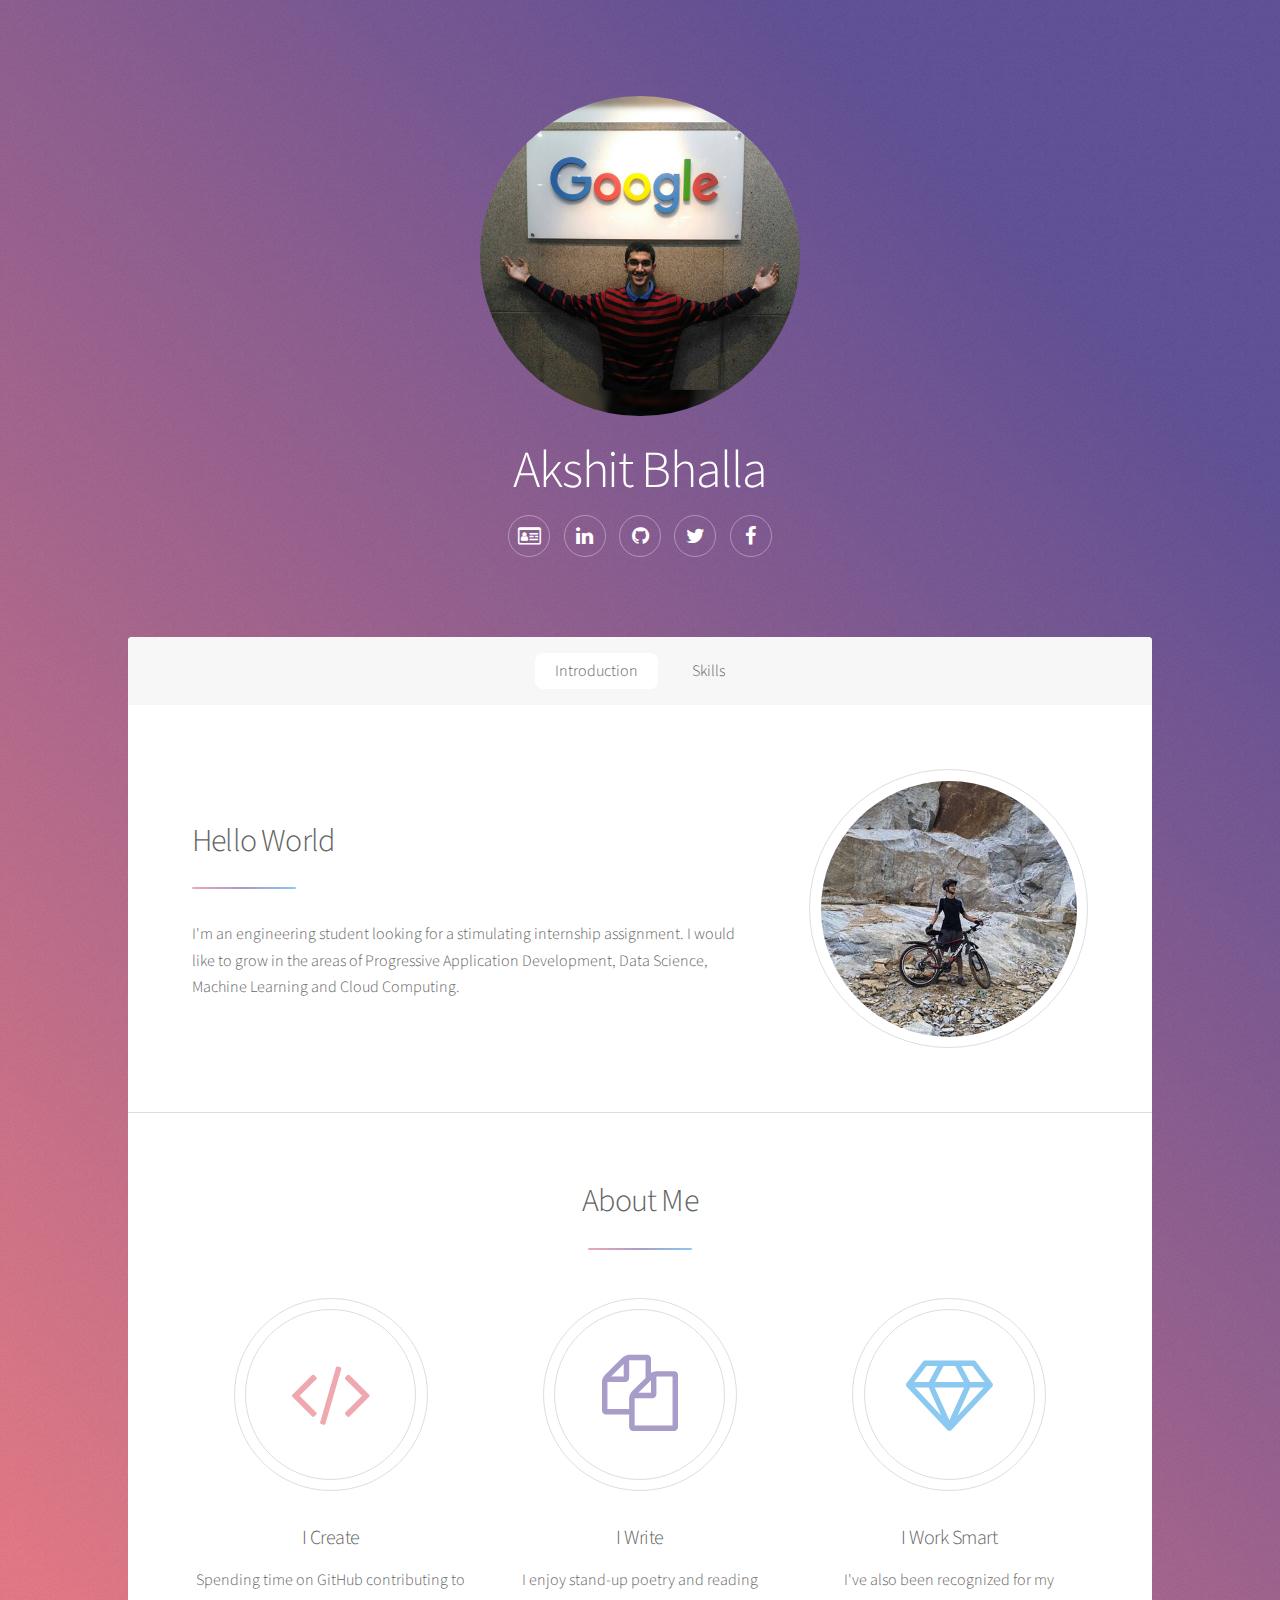
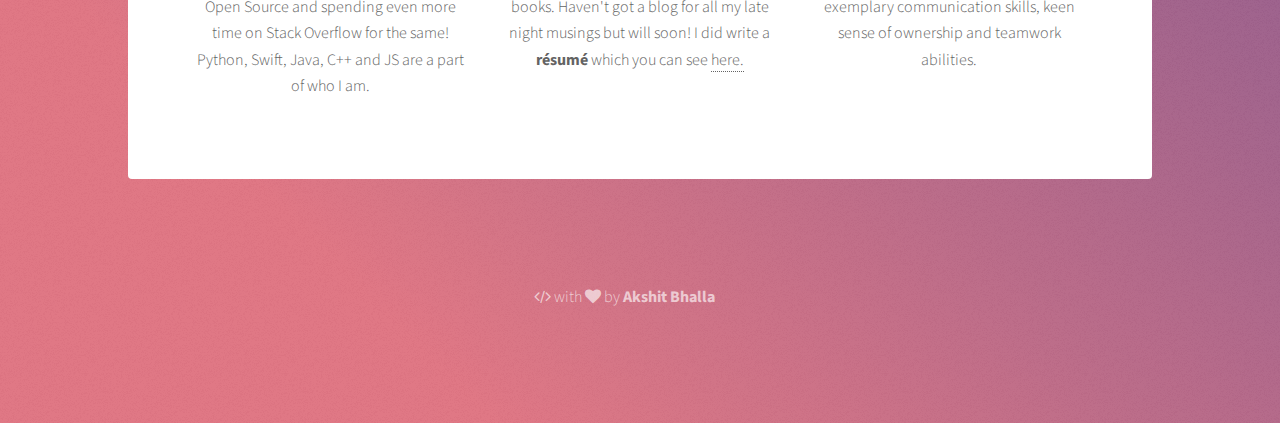
==== index.html @ 10fee311 "Corrected hover action [ci skip]" ====
<!DOCTYPE HTML>
<html>
	<head>
		<title>Akshit Bhalla</title>
		<meta charset="utf-8" />
		<meta name="viewport" content="width=device-width, initial-scale=1" />
		<!--[if lte IE 8]><script src="assets/js/ie/html5shiv.js"></script><![endif]-->
		<link rel="stylesheet" href="assets/css/main.css" />
		<!--[if lte IE 9]><link rel="stylesheet" href="assets/css/ie9.css" /><![endif]-->
		<!--[if lte IE 8]><link rel="stylesheet" href="assets/css/ie8.css" /><![endif]-->

		<!-- favicon -->
		<link rel="shortcut icon" href="/favicon.ico" type="image/x-icon">
		<link rel="icon" sizes="192x192" href="/android-chrome-192x192.png">
		<link rel="icon" type="image/png" sizes="32x32" href="/favicon-32x32.png">
		<link rel="icon" type="image/png" sizes="16x16" href="/favicon-16x16.png">
		<link rel="apple-touch-icon" sizes="180x180" href="/apple-touch-icon.png">
		<link rel="manifest" href="/manifest.json">
		<meta name="theme-color" content="#cc6699">

		<!-- Global site tag (gtag.js) - Google Analytics -->
		<script async src="https://www.googletagmanager.com/gtag/js?id=UA-108784068-1"></script>
		<script>
			window.dataLayer = window.dataLayer || [];
			function gtag(){dataLayer.push(arguments);}
			gtag('js', new Date());

			gtag('config', 'UA-108784068-1');
		</script>

	</head>
	<body>

		<!-- Wrapper -->
			<div id="wrapper">

				<!-- Header -->
					<header id="header" class="alt">
						<span class="logo"><img src="images/Akshit@Google.jpg" alt="" /></span>
						<h1>Akshit Bhalla</h1>
						<!-- <p>Student Developer</p> -->
						<ul class="icons">
							<li><a href="CV.pdf" class="icon fa-drivers-license-o alt"><span class="label">Résumé</span></a></li>
							<li><a href="https://linkedin.com/in/akshitbhalla" class="icon fa-linkedin alt"><span class="label">LinkedIn</span></a></li>
							<li><a href="https://github.com/akshitbhalla" class="icon fa-github alt"><span class="label">GitHub</span></a></li>
							<li><a href="https://twitter.com/akshitbhalla13" class="icon fa-twitter alt"><span class="label">Twitter</span></a></li>
							<!-- <li><a href="https://medium.com/@akshitbhalla" class="icon fa-medium alt"><span class="label">Medium</span></a></li> -->
							<li><a href="https://facebook.com/akshitbhalla13" class="icon fa-facebook alt"><span class="label">Facebook</span></a></li>
							<!-- <li><a href="https://instagram.com/akshitbhalla" class="icon fa-instagram alt"><span class="label">Instagram</span></a></li> -->
							
						</ul>
					</header>

				<!-- Nav -->
					<nav id="nav">
						<ul>
							<li><a href="#intro" class="active">Introduction</a></li>
							<li><a href="#first">Skills</a></li>
						</ul>
					</nav>

				<!-- Main -->
					<div id="main">

						<!-- Introduction -->
							<section id="intro" class="main">
								<div class="spotlight">
									<div class="content">
										<header class="major">
											<h2>Hello World</h2>
										</header>
										<p>I'm an engineering student looking for a stimulating internship assignment. I would like to grow
											in the areas of Progressive Application Development, Data Science, Machine Learning and Cloud
											Computing.</p>
										
									</div>
									<span class="image"><img src="images/XC.jpg" alt="" /></span>
								</div>
							</section>

						<!-- First Section -->
							<section id="first" class="main special">
								<header class="major">
									<h2>About Me</h2>
								</header>
								<ul class="features">
									<li>
										<span class="icon major style1 fa-code"></span>
										<h3>I Create</h3>
										<p>Spending time on GitHub contributing to Open Source and spending even more time on Stack Overflow for the same! Python, Swift, Java, C++ and JS are a part of who I am.</p>
									</li>
									<li>
										<a href="CV.pdf" class="symbol"><span class="icon major style3 fa-copy"></span></a>
										<h3>I Write</h3>
										<p>I enjoy stand-up poetry and reading books. Haven't got a blog for all my late night musings but will soon! I did write a <span style="font-weight:bold">résumé</span> which you can see <a class ="content-link" href="CV.pdf">here.</a></p>
									</li>
									<li>
										<span class="icon major style5 fa-diamond"></span>
										<h3>I Work Smart</h3>
										<p>I've also been recognized for my exemplary communication skills, keen sense of
											ownership and teamwork abilities.</p>
									</li>
								</ul>
							</section>


					</div>

				<!-- Footer -->
					<footer id="footer">
						<span class="coded">
						<a href="https://github.com/akshitbhalla" class="symbol"><span class="icon fa-code"></span> with <span class="icon fa-heart"></span> by <span style="font-weight:bold">Akshit Bhalla</span></a>
					</span>
					</footer>

			</div>

		<!-- Scripts -->
			<script src="assets/js/jquery.min.js"></script>
			<script src="assets/js/jquery.scrollex.min.js"></script>
			<script src="assets/js/jquery.scrolly.min.js"></script>
			<script src="assets/js/skel.min.js"></script>
			<script src="assets/js/util.js"></script>
			<!--[if lte IE 8]><script src="assets/js/ie/respond.min.js"></script><![endif]-->
			<script src="assets/js/main.js"></script>

	</body>
</html>
---- assets/css/main.css ----
@import url(font-awesome.min.css);
@import "https://fonts.googleapis.com/css?family=Source+Sans+Pro:300,400";



/* Reset */

	html, body, div, span, applet, object, iframe, h1, h2, h3, h4, h5, h6, p, blockquote, pre, a, abbr, acronym, address, big, cite, code, del, dfn, em, img, ins, kbd, q, s, samp, small, strike, strong, sub, sup, tt, var, b, u, i, center, dl, dt, dd, ol, ul, li, fieldset, form, label, legend, table, caption, tbody, tfoot, thead, tr, th, td, article, aside, canvas, details, embed, figure, figcaption, footer, header, hgroup, menu, nav, output, ruby, section, summary, time, mark, audio, video {
		margin: 0;
		padding: 0;
		border: 0;
		font-size: 100%;
		font: inherit;
		vertical-align: baseline;
	}

	article, aside, details, figcaption, figure, footer, header, hgroup, menu, nav, section {
		display: block;
	}

	body {
		line-height: 1;
	}

	ol, ul {
		list-style: none;
	}

	blockquote, q {
		quotes: none;
	}

	blockquote:before, blockquote:after, q:before, q:after {
		content: '';
		content: none;
	}

	table {
		border-collapse: collapse;
		border-spacing: 0;
	}

	body {
		-webkit-text-size-adjust: none;
	}

/* Box Model */

	*, *:before, *:after {
		-moz-box-sizing: border-box;
		-webkit-box-sizing: border-box;
		box-sizing: border-box;
	}


/* Basic */

	@-ms-viewport {
		width: device-width;
	}

	body {
		-ms-overflow-style: scrollbar;
	}

	@media screen and (max-width: 480px) {

		html, body {
			min-width: 320px;
		}

	}

	body {
		background-color: #935d8c;
		background-image: url("images/overlay.png"), -moz-linear-gradient(45deg, #e37682 15%, #5f4d93 85%);
		background-image: url("images/overlay.png"), -webkit-linear-gradient(45deg, #e37682 15%, #5f4d93 85%);
		background-image: url("images/overlay.png"), -ms-linear-gradient(45deg, #e37682 15%, #5f4d93 85%);
		background-image: url("images/overlay.png"), linear-gradient(45deg, #e37682 15%, #5f4d93 85%);
	}

		body.is-loading *, body.is-loading *:before, body.is-loading *:after {
			-moz-animation: none !important;
			-webkit-animation: none !important;
			-ms-animation: none !important;
			animation: none !important;
			-moz-transition: none !important;
			-webkit-transition: none !important;
			-ms-transition: none !important;
			transition: none !important;
		}

/* Type */

	body {
		background-color: #935d8c;
		color: rgba(255, 255, 255, 0.65);
	}

	body, input, select, textarea {
		font-family: "Source Sans Pro", Helvetica, sans-serif;
		font-size: 17pt;
		font-weight: 300;
		line-height: 1.65;
	}

		@media screen and (max-width: 1680px) {

			body, input, select, textarea {
				font-size: 14pt;
			}

		}

		@media screen and (max-width: 1280px) {

			body, input, select, textarea {
				font-size: 12pt;
			}

		}

		@media screen and (max-width: 360px) {

			body, input, select, textarea {
				font-size: 11pt;
			}

		}

	a {
		-moz-transition: color 0.2s ease, border-bottom 0.2s ease;
		-webkit-transition: color 0.2s ease, border-bottom 0.2s ease;
		-ms-transition: color 0.2s ease, border-bottom 0.2s ease;
		transition: color 0.2s ease, border-bottom 0.2s ease;
		text-decoration: none;
		border-bottom: dotted 1px;
		color: inherit;
	}

		a:hover {
			border-bottom-color: transparent;
		}

		a.symbol {
			border-bottom: none;
		}

	strong, b {
		font-weight: 400;
	}

	em, i {
		font-style: italic;
	}

	p {
		margin: 0 0 2em 0;
	}

		p.content {
			-moz-columns: 20em 2;
			-webkit-columns: 20em 2;
			-ms-columns: 20em 2;
			columns: 20em 2;
			-moz-column-gap: 2em;
			-webkit-column-gap: 2em;
			-ms-column-gap: 2em;
			column-gap: 2em;
			text-align: justify;
		}

	h1, h2, h3, h4, h5, h6 {
		font-weight: 300;
		line-height: 1.5;
		margin: 0 0 0.7em 0;
		letter-spacing: -0.025em;
	}

		h1 a, h2 a, h3 a, h4 a, h5 a, h6 a {
			color: inherit;
			text-decoration: none;
		}

	h1 {
		font-size: 2.5em;
		line-height: 1.2;
	}

	h2 {
		font-size: 1.5em;
	}

	h3 {
		font-size: 1.25em;
	}

	h4 {
		font-size: 1.1em;
	}

	h5 {
		font-size: 0.9em;
	}

	h6 {
		font-size: 0.7em;
	}

	@media screen and (max-width: 736px) {

		h1 {
			font-size: 2em;
		}

	}

	sub {
		font-size: 0.8em;
		position: relative;
		top: 0.5em;
	}

	sup {
		font-size: 0.8em;
		position: relative;
		top: -0.5em;
	}

	blockquote {
		border-left: solid 4px;
		font-style: italic;
		margin: 0 0 2em 0;
		padding: 0.5em 0 0.5em 2em;
	}

	code {
		border-radius: 8px;
		border: solid 1px;
		font-family: "Courier New", monospace;
		font-size: 0.9em;
		margin: 0 0.25em;
		padding: 0.25em 0.65em;
	}

	pre {
		-webkit-overflow-scrolling: touch;
		font-family: "Courier New", monospace;
		font-size: 0.9em;
		margin: 0 0 2em 0;
	}

		pre code {
			display: block;
			line-height: 1.75;
			padding: 1em 1.5em;
			overflow-x: auto;
		}

	hr {
		border: 0;
		border-bottom: solid 1px;
		margin: 2em 0;
	}

		hr.major {
			margin: 3em 0;
		}

	.align-left {
		text-align: left;
	}

	.align-center {
		text-align: center;
	}

	.align-right {
		text-align: right;
	}

	input, select, textarea {
		color: #ffffff;
	}

	a:hover {
		color: #ffffff;
	}

	a.content-link:hover {
		color: #ba7789;
	}

	strong, b {
		color: #ffffff;
	}

	h1, h2, h3, h4, h5, h6 {
		color: #ffffff;
	}

	blockquote {
		border-left-color: rgba(255, 255, 255, 0.35);
	}

	code {
		background: rgba(255, 255, 255, 0.075);
		border-color: rgba(255, 255, 255, 0.35);
	}

	hr {
		border-bottom-color: rgba(255, 255, 255, 0.35);
	}

/* Icon */

	.icon {
		text-decoration: none;
		-moz-transition: background-color 0.2s ease-in-out, color 0.2s ease-in-out;
		-webkit-transition: background-color 0.2s ease-in-out, color 0.2s ease-in-out;
		-ms-transition: background-color 0.2s ease-in-out, color 0.2s ease-in-out;
		transition: background-color 0.2s ease-in-out, color 0.2s ease-in-out;
		border-bottom: none;
		position: relative;
	}

		.icon.fa-heart, .icon.fa-code {
			-moz-transition: none;
			-webkit-transition: none;
			-ms-transition: none;
			transition: none;
		}

		.icon:before {
			-moz-osx-font-smoothing: grayscale;
			-webkit-font-smoothing: antialiased;
			font-family: FontAwesome;
			font-style: normal;
			font-weight: normal;
			text-transform: none !important;
		}

		.icon > .label {
			display: none;
		}

		.icon.major {
			border: solid 1px;
			display: inline-block;
			border-radius: 100%;
			padding: 0.65em;
			margin: 0 0 2em 0;
			cursor: default;
		}

			.icon.major:before {
				display: inline-block;
				font-size: 6.25rem;
				width: 2.25em;
				height: 2.25em;
				line-height: 2.2em;
				border-radius: 100%;
				border: solid 1px;
				text-align: center;
			}

		.icon.alt {
			display: inline-block;
			border: solid 1px;
			border-radius: 100%;
		}

			.icon.alt:before {
				display: block;
				font-size: 1.25em;
				width: 2em;
				height: 2em;
				text-align: center;
				line-height: 2em;
			}

		.icon.style1 {
			color: #efa8b0;
		}

		.icon.style2 {
			color: #c79cc8;
		}

		.icon.style3 {
			color: #a89cc8;
		}

		.icon.style4 {
			color: #9bb2e1;
		}

		.icon.style5 {
			color: #8cc9f0;
		}

		@media screen and (max-width: 1680px) {

			.icon.major:before {
				font-size: 5.5rem;
			}

		}

		@media screen and (max-width: 1280px) {

			.icon.major:before {
				font-size: 4.75rem;
			}

		}

		@media screen and (max-width: 736px) {

			.icon.major {
				margin: 0 0 1.5em 0;
				padding: 0.35em;
			}

				.icon.major:before {
					font-size: 3.5rem;
				}

		}

	.icon.major {
		border-color: rgba(255, 255, 255, 0.35);
	}

		.icon.major:before {
			border-color: rgba(255, 255, 255, 0.35);
		}

	.icon.alt {
		border-color: rgba(255, 255, 255, 0.35);
		color: #ffffff;
	}

		.icon.alt:hover {
			background-color: rgba(255, 255, 255, 0.075);
		}

		.icon.alt:active {
			background-color: rgba(255, 255, 255, 0.2);
		}

/* Image */

	.image {
		border-radius: 8px;
		border: 0;
		display: inline-block;
		position: relative;
	}

		.image img {
			border-radius: 8px;
			display: block;
		}

		.image.left, .image.right {
			max-width: 40%;
		}

			.image.left img, .image.right img {
				width: 100%;
			}

		.image.left {
			float: left;
			margin: 0 1.5em 1em 0;
			top: 0.25em;
		}

		.image.right {
			float: right;
			margin: 0 0 1em 1.5em;
			top: 0.25em;
		}

		.image.fit {
			display: block;
			margin: 0 0 2em 0;
			width: 100%;
		}

			.image.fit img {
				width: 100%;
			}

		.image.main {
			display: block;
			margin: 0 0 3em 0;
			width: 100%;
		}

			.image.main img {
				width: 100%;
			}

/* List */

	ol {
		list-style: decimal;
		margin: 0 0 2em 0;
		padding-left: 1.25em;
	}

		ol li {
			padding-left: 0.25em;
		}

	ul {
		list-style: disc;
		margin: 0 0 2em 0;
		padding-left: 1em;
	}

		ul li {
			padding-left: 0.5em;
		}

		ul.alt {
			list-style: none;
			padding-left: 0;
		}

			ul.alt li {
				border-top: solid 1px;
				padding: 0.5em 0;
			}

				ul.alt li:first-child {
					border-top: 0;
					padding-top: 0;
				}

		ul.icons {
			cursor: default;
			list-style: none;
			padding-left: 0;
		}

			ul.icons li {
				display: inline-block;
				padding: 0 0.65em 0 0;
			}

				ul.icons li:last-child {
					padding-right: 0 !important;
				}

		ul.actions {
			cursor: default;
			list-style: none;
			padding-left: 0;
		}

			ul.actions li {
				display: inline-block;
				padding: 0 1em 0 0;
				vertical-align: middle;
			}

				ul.actions li:last-child {
					padding-right: 0;
				}

			ul.actions.small li {
				padding: 0 0.5em 0 0;
			}

			ul.actions.vertical li {
				display: block;
				padding: 1em 0 0 0;
			}

				ul.actions.vertical li:first-child {
					padding-top: 0;
				}

				ul.actions.vertical li > * {
					margin-bottom: 0;
				}

			ul.actions.vertical.small li {
				padding: 0.5em 0 0 0;
			}

				ul.actions.vertical.small li:first-child {
					padding-top: 0;
				}

			ul.actions.fit {
				display: table;
				margin-left: -1em;
				padding: 0;
				table-layout: fixed;
				width: calc(100% + 1em);
			}

				ul.actions.fit li {
					display: table-cell;
					padding: 0 0 0 1em;
				}

					ul.actions.fit li > * {
						margin-bottom: 0;
					}

				ul.actions.fit.small {
					margin-left: -0.5em;
					width: calc(100% + 0.5em);
				}

					ul.actions.fit.small li {
						padding: 0 0 0 0.5em;
					}

			@media screen and (max-width: 480px) {

				ul.actions {
					margin: 0 0 2em 0;
				}

					ul.actions li {
						padding: 1em 0 0 0;
						display: block;
						text-align: center;
						width: 100%;
					}

						ul.actions li:first-child {
							padding-top: 0;
						}

						ul.actions li > * {
							width: 100%;
							margin: 0 !important;
						}

					ul.actions.small li {
						padding: 0.5em 0 0 0;
					}

						ul.actions.small li:first-child {
							padding-top: 0;
						}

			}

	dl {
		margin: 0 0 2em 0;
	}

		dl dt {
			display: block;
			font-weight: 400;
			margin: 0 0 1em 0;
		}

		dl dd {
			margin-left: 2em;
		}

		dl.alt dt {
			display: block;
			width: 3em;
			margin: 0;
			clear: left;
			float: left;
		}

		dl.alt dd {
			margin: 0 0 0.85em 5.5em;
		}

		dl.alt:after {
			content: '';
			display: block;
			clear: both;
		}

	ul.alt li {
		border-top-color: rgba(255, 255, 255, 0.35);
	}

	dl dt {
		color: #ffffff;
	}

/* Section/Article */

	section.special, article.special {
		text-align: center;
	}

	header.major {
		margin-bottom: 3em;
	}

		header.major h2 {
			font-size: 2em;
		}

			header.major h2:after {
				display: block;
				content: '';
				width: 3.25em;
				height: 2px;
				margin: 0.7em 0 1em 0;
				border-radius: 2px;
			}

				section.special header.major h2:after, article.special header.major h2:after {
					margin-left: auto;
					margin-right: auto;
				}

		header.major p {
			font-size: 1.25em;
			letter-spacing: -0.025em;
		}

		header.major.special {
			text-align: center;
		}

			header.major.special h2:after {
				margin-left: auto;
				margin-right: auto;
			}

	footer.major {
		margin-top: 3em;
	}

	@media screen and (max-width: 736px) {

		header.major {
			margin-bottom: 0;
		}

			header.major h2 {
				font-size: 1.5em;
			}

			header.major p {
				font-size: 1em;
				letter-spacing: 0;
			}

				header.major p br {
					display: none;
				}

		footer.major {
			margin-top: 0;
		}

	}

	header.major h2:after {
		background-color: rgba(255, 255, 255, 0.35);
	}


/* Features */

	.features {
		display: -moz-flex;
		display: -webkit-flex;
		display: -ms-flex;
		display: flex;
		-moz-flex-wrap: wrap;
		-webkit-flex-wrap: wrap;
		-ms-flex-wrap: wrap;
		flex-wrap: wrap;
		-moz-justify-content: center;
		-webkit-justify-content: center;
		-ms-justify-content: center;
		justify-content: center;
		width: calc(100% + 2em);
		margin: 0 0 3em -2em;
		padding: 0;
		list-style: none;
	}

		.features li {
			width: calc(33.33333% - 2em);
			margin-left: 2em;
			margin-top: 3em;
			padding: 0;
		}

			.features li:nth-child(1), .features li:nth-child(2), .features li:nth-child(3) {
				margin-top: 0;
			}

			.features li > :last-child {
				margin-bottom: 0;
			}

		@media screen and (max-width: 980px) {

			.features li {
				width: calc(50% - 2em);
			}

				.features li:nth-child(3) {
					margin-top: 3em;
				}

		}

		@media screen and (max-width: 736px) {

			.features {
				width: 100%;
				margin: 0 0 2em 0;
			}

				.features li {
					width: 100%;
					margin-left: 0;
					margin-top: 2em;
				}

					.features li:nth-child(2), .features li:nth-child(3) {
						margin-top: 2em;
					}

		}


/* Spotlight */

	.spotlight {
		display: -moz-flex;
		display: -webkit-flex;
		display: -ms-flex;
		display: flex;
		-moz-align-items: center;
		-webkit-align-items: center;
		-ms-align-items: center;
		align-items: center;
		margin: 0 0 2em 0;
	}

		.spotlight .content {
			-moz-flex: 1;
			-webkit-flex: 1;
			-ms-flex: 1;
			flex: 1;
		}

			.spotlight .content > :last-child {
				margin-bottom: 0;
			}

			.spotlight .content header.major {
				margin: 0 0 2em 0;
			}

		.spotlight .image {
			display: inline-block;
			margin-left: 4em;
			padding: 0.65em;
			border-radius: 100%;
			border: solid 1px;
		}

			.spotlight .image img {
				display: block;
				border-radius: 100%;
				width: 16em;
			}

		@media screen and (max-width: 980px) {

			.spotlight {
				-moz-flex-direction: column-reverse;
				-webkit-flex-direction: column-reverse;
				-ms-flex-direction: column-reverse;
				flex-direction: column-reverse;
				text-align: center;
			}

				.spotlight .content {
					-moz-flex: 0 1 auto;
					-webkit-flex: 0 1 auto;
					-ms-flex: 0 1 auto;
					flex: 0 1 auto;
					width: 100%;
				}

					.spotlight .content header.major h2:after {
						margin-left: auto;
						margin-right: auto;
					}

				.spotlight .image {
					-moz-flex: 0 1 auto;
					-webkit-flex: 0 1 auto;
					-ms-flex: 0 1 auto;
					flex: 0 1 auto;
					margin-left: 0;
					margin-bottom: 2em;
				}

		}

		@media screen and (max-width: 736px) {

			.spotlight .image {
				padding: 0.35em;
			}

				.spotlight .image img {
					width: 12em;
				}

		}

	.spotlight .image {
		border-color: rgba(255, 255, 255, 0.35);
	}

/* Header */

	#header {
		padding: 5em 5em 1em 5em ;
		text-align: center;
	}

		#header h1 {
			margin: 0 0 0.25em 0;
		}

		#header p {
			font-size: 1.25em;
			letter-spacing: -0.025em;
		}

		#header.alt {
			padding: 7em 5em 4em 5em ;
		}

			#header.alt h1 {
				font-size: 3.25em;
			}

			#header.alt > * {
				-moz-transition: opacity 3s ease;
				-webkit-transition: opacity 3s ease;
				-ms-transition: opacity 3s ease;
				transition: opacity 3s ease;
				-moz-transition-delay: 0.5s;
				-webkit-transition-delay: 0.5s;
				-ms-transition-delay: 0.5s;
				transition-delay: 0.5s;
				opacity: 1;
			}

			#header.alt .logo {
				-moz-transition: opacity 1.25s ease, -moz-transform 0.5s ease;
				-webkit-transition: opacity 1.25s ease, -webkit-transform 0.5s ease;
				-ms-transition: opacity 1.25s ease, -ms-transform 0.5s ease;
				transition: opacity 1.25s ease, transform 0.5s ease;
				-moz-transition-delay: 0s;
				-webkit-transition-delay: 0s;
				-ms-transition-delay: 0s;
				transition-delay: 0s;
				display: block;
				margin: 0 0 1.5em 0;
			}

				#header img {
					display: block;
					margin: 0 auto;
					max-height: 20em;
				    max-width: 100%;
					border-radius: 50%;
				}

		@media screen and (max-width: 1280px) {

			#header {
				padding: 4em 4em 0.1em 4em ;
			}

				#header.alt {
					padding: 6em 4em 3em 4em ;
				}

		}

		@media screen and (max-width: 980px) {

			#header {
				padding: 4em 3em 0.1em 3em ;
			}

				#header.alt {
					padding: 5em 3em 2em 3em ;
				}

		}

		@media screen and (max-width: 736px) {

			#header {
				padding: 3em 2em 0.1em 2em ;
			}

				#header p {
					font-size: 1em;
					letter-spacing: 0;
				}

					#header p br {
						display: none;
					}

				#header.alt {
					padding: 4em 2em 1em 2em ;
				}

					#header.alt h1 {
						font-size: 2.5em;
					}

		}

		@media screen and (max-width: 480px) {

			#header {
				padding: 3em 1.5em 0.1em 1.5em ;
			}

				#header.alt {
					padding: 4em 1.5em 1em 1.5em ;
				}

		}

		@media screen and (max-width: 360px) {

			#header {
				padding: 2.5em 1em 0.1em 1em ;
			}

				#header.alt {
					padding: 3.5em 1em 0.5em 1em ;
				}

		}

		body.is-loading #header.alt > * {
			opacity: 0;
		}

		body.is-loading #header.alt .logo {
			-moz-transform: scale(0.8) rotate(-30deg);
			-webkit-transform: scale(0.8) rotate(-30deg);
			-ms-transform: scale(0.8) rotate(-30deg);
			transform: scale(0.8) rotate(-30deg);
		}

/* Nav */

	#nav {
		-moz-transition: background-color 0.2s ease, border-top-left-radius 0.2s ease, border-top-right-radius 0.2s ease, padding 0.2s ease;
		-webkit-transition: background-color 0.2s ease, border-top-left-radius 0.2s ease, border-top-right-radius 0.2s ease, padding 0.2s ease;
		-ms-transition: background-color 0.2s ease, border-top-left-radius 0.2s ease, border-top-right-radius 0.2s ease, padding 0.2s ease;
		transition: background-color 0.2s ease, border-top-left-radius 0.2s ease, border-top-right-radius 0.2s ease, padding 0.2s ease;
		background-color: #ffffff;
		color: #636363;
		position: absolute;
		width: 64em;
		max-width: calc(100% - 4em);
		padding: 1em;
		background-color: #f7f7f7;
		border-top-left-radius: 0.25em;
		border-top-right-radius: 0.25em;
		cursor: default;
		text-align: center;
	}

		#nav input, #nav select, #nav textarea {
			color: #636363;
		}

		#nav a:hover {
			color: #636363;
		}

		#nav strong, #nav b {
			color: #636363;
		}

		#nav h1, #nav h2, #nav h3, #nav h4, #nav h5, #nav h6 {
			color: #636363;
		}

		#nav blockquote {
			border-left-color: #dddddd;
		}

		#nav code {
			background: rgba(222, 222, 222, 0.25);
			border-color: #dddddd;
		}

		#nav hr {
			border-bottom-color: #dddddd;
		}

		#nav + #main {
			padding-top: 4.25em;
		}

		#nav ul {
			margin: 0;
			padding: 0;
			list-style: none;
		}

			#nav ul li {
				-moz-transition: margin 0.2s ease;
				-webkit-transition: margin 0.2s ease;
				-ms-transition: margin 0.2s ease;
				transition: margin 0.2s ease;
				display: inline-block;
				margin: 0 0.35em;
				padding: 0;
				vertical-align: middle;
			}

				#nav ul li a {
					-moz-transition: font-size 0.2s ease;
					-webkit-transition: font-size 0.2s ease;
					-ms-transition: font-size 0.2s ease;
					transition: font-size 0.2s ease;
					display: inline-block;
					height: 2.25em;
					line-height: 2.25em;
					padding: 0 1.25em;
					border: 0;
					border-radius: 8px;
					box-shadow: inset 0 0 0 1px transparent;
				}

					#nav ul li a:hover {
						background-color: rgba(222, 222, 222, 0.25);
					}

					#nav ul li a.active {
						background-color: #ffffff;
						box-shadow: none;
					}

		#nav.alt {
			position: fixed;
			top: 0;
			padding: 0.5em 1em;
			background-color: rgba(247, 247, 247, 0.95);
			border-top-left-radius: 0;
			border-top-right-radius: 0;
			z-index: 10000;
		}

			#nav.alt ul li {
				margin: 0 0.175em;
			}

				#nav.alt ul li a {
					font-size: 0.9em;
				}

		@media screen and (max-width: 736px) {

			#nav {
				display: none;
			}

				#nav + #main {
					padding-top: 0;
				}

		}
/* Main */

#main {
	background-color: #ffffff;
	color: #636363;
	border-radius: 0.25em;
}

	#main h2, #main h3 {
		color: #636363;
	}

	#main ::-webkit-input-placeholder {
		color: rgba(99, 99, 99, 0.25) !important;
	}

	#main :-moz-placeholder {
		color: rgba(99, 99, 99, 0.25) !important;
	}

	#main ::-moz-placeholder {
		color: rgba(99, 99, 99, 0.25) !important;
	}

	#main :-ms-input-placeholder {
		color: rgba(99, 99, 99, 0.25) !important;
	}

	#main .icon.major {
		border-color: #dddddd;
	}

		#main .icon.major:before {
			border-color: #dddddd;
		}

	#main header.major h2:after {
		background-color: #dddddd;
		background-image: -moz-linear-gradient(90deg, #efa8b0, #a89cc8, #8cc9f0);
		background-image: -webkit-linear-gradient(90deg, #efa8b0, #a89cc8, #8cc9f0);
		background-image: -ms-linear-gradient(90deg, #efa8b0, #a89cc8, #8cc9f0);
		background-image: linear-gradient(90deg, #efa8b0, #a89cc8, #8cc9f0);
	}

	#main .spotlight .image {
		border-color: #dddddd;
	}

	#main > .main {
		padding: 5em 5em 3em 5em ;
		border-top: solid 1px #dddddd;
	}

		#main > .main:first-child {
			border-top: 0;
		}

	@media screen and (max-width: 1280px) {

		#main > .main {
			padding: 4em 4em 2em 4em ;
		}

	}

	@media screen and (max-width: 980px) {

		#main > .main {
			padding: 4em 3em 2em 3em ;
		}

	}

	@media screen and (max-width: 736px) {

		#main > .main {
			padding: 3em 2em 1em 2em ;
		}

	}

	@media screen and (max-width: 480px) {

		#main > .main {
			padding: 3em 1.5em 1em 1.5em ;
		}

	}

	@media screen and (max-width: 360px) {

		#main {
			border-radius: 0;
		}

			#main > .main {
				padding: 2.5em 1em 0.5em 1em ;
			}

	}


/* Footer */

	#footer {
		display: -moz-flex;
		display: -webkit-flex;
		display: -ms-flex;
		display: flex;
		-moz-flex-wrap: wrap;
		-webkit-flex-wrap: wrap;
		-ms-flex-wrap: wrap;
		flex-wrap: wrap;
		padding: 5em 5em 3em 5em ;
		width: calc(100% + 2em);
		margin: 0 0 3em -2em;
	}

		#footer > * {
			width: calc(50% - 2em);
			margin-left: 2em;
		}

		#footer .coded {
			width: 100%;
			margin: 2.5em 0 2em 0;
			font-size: 1.0em;
			text-align: center;
		}

		

		@media screen and (max-width: 1280px) {

			#footer {
				padding: 4em 4em 2em 4em ;
			}

		}

		@media screen and (max-width: 980px) {

			#footer {
				padding: 4em 3em 2em 3em ;
				margin: 0 0 1.5em 0;
				width: 100%;
			}

				#footer > * {
					width: 100%;
					margin-left: 0;
					margin-bottom: 3em;
				}

				#footer .coded {
					text-align: center;
				}

				

		}

		@media screen and (max-width: 736px) {

			#footer {
				padding: 3em 2em 1em 2em ;
			}

		}

		@media screen and (max-width: 480px) {

			#footer {
				padding: 3em 1.5em 1em 1.5em ;
			}

		}

		@media screen and (max-width: 480px) {

			#footer {
				padding: 2.5em 1em 0.5em 1em ;
			}

		}

/* Wrapper */

	#wrapper {
		width: 64em;
		max-width: calc(100% - 4em);
		margin: 0 auto;
	}

		@media screen and (max-width: 480px) {

			#wrapper {
				max-width: calc(100% - 2em);
			}

		}

		@media screen and (max-width: 360px) {

			#wrapper {
				max-width: 100%;
			}

		}
---- assets/css/ie9.css ----
/* Spotlight */

	.spotlight:after {
		content: '';
		display: block;
		clear: both;
	}

	.spotlight .content {
		float: left;
		width: 60%;
	}

	.spotlight .image {
		float: left;
	}

/* Features */

	.features:after {
		content: '';
		display: block;
		clear: both;
	}

	.features li {
		float: left;
	}

/* Statistics */

	.statistics {
		display: inline-block;
		width: auto;
	}

		.statistics:after {
			content: '';
			display: block;
			clear: both;
		}

		.statistics li {
			float: left;
			padding: 1.5em 2.5em;
		}

/* Footer */

	#footer > * {
		float: left;
	}

	#footer .copyright {
		clear: both;
	}
---- assets/css/ie8.css ----
/* Type */

	body {
		color: #ffffff;
	}

/* Button */

	.button {
		position: relative;
		border: solid 1px !important;
	}

		.button.special {
			border: none !important;
		}

/* Icon */

	.icon.major {
		-ms-behavior: url("assets/js/ie/PIE.htc");
	}

		.icon.major:before {
			font-size: 4em;
			border: 0;
		}

/* Spotlight */

	.spotlight .image {
		position: relative;
		-ms-behavior: url("assets/js/ie/PIE.htc");
	}

		.spotlight .image img {
			position: relative;
			-ms-behavior: url("assets/js/ie/PIE.htc");
		}

/* Features */

	.features li {
		width: 29%;
	}

/* Footer */

	#footer > * {
		width: 50%;
		margin-left: 0;
	}

/* Main */

	#main > .main > .image.main:first-child {
		margin-top: 0;
		margin-left: 0;
		width: 100%;
	}
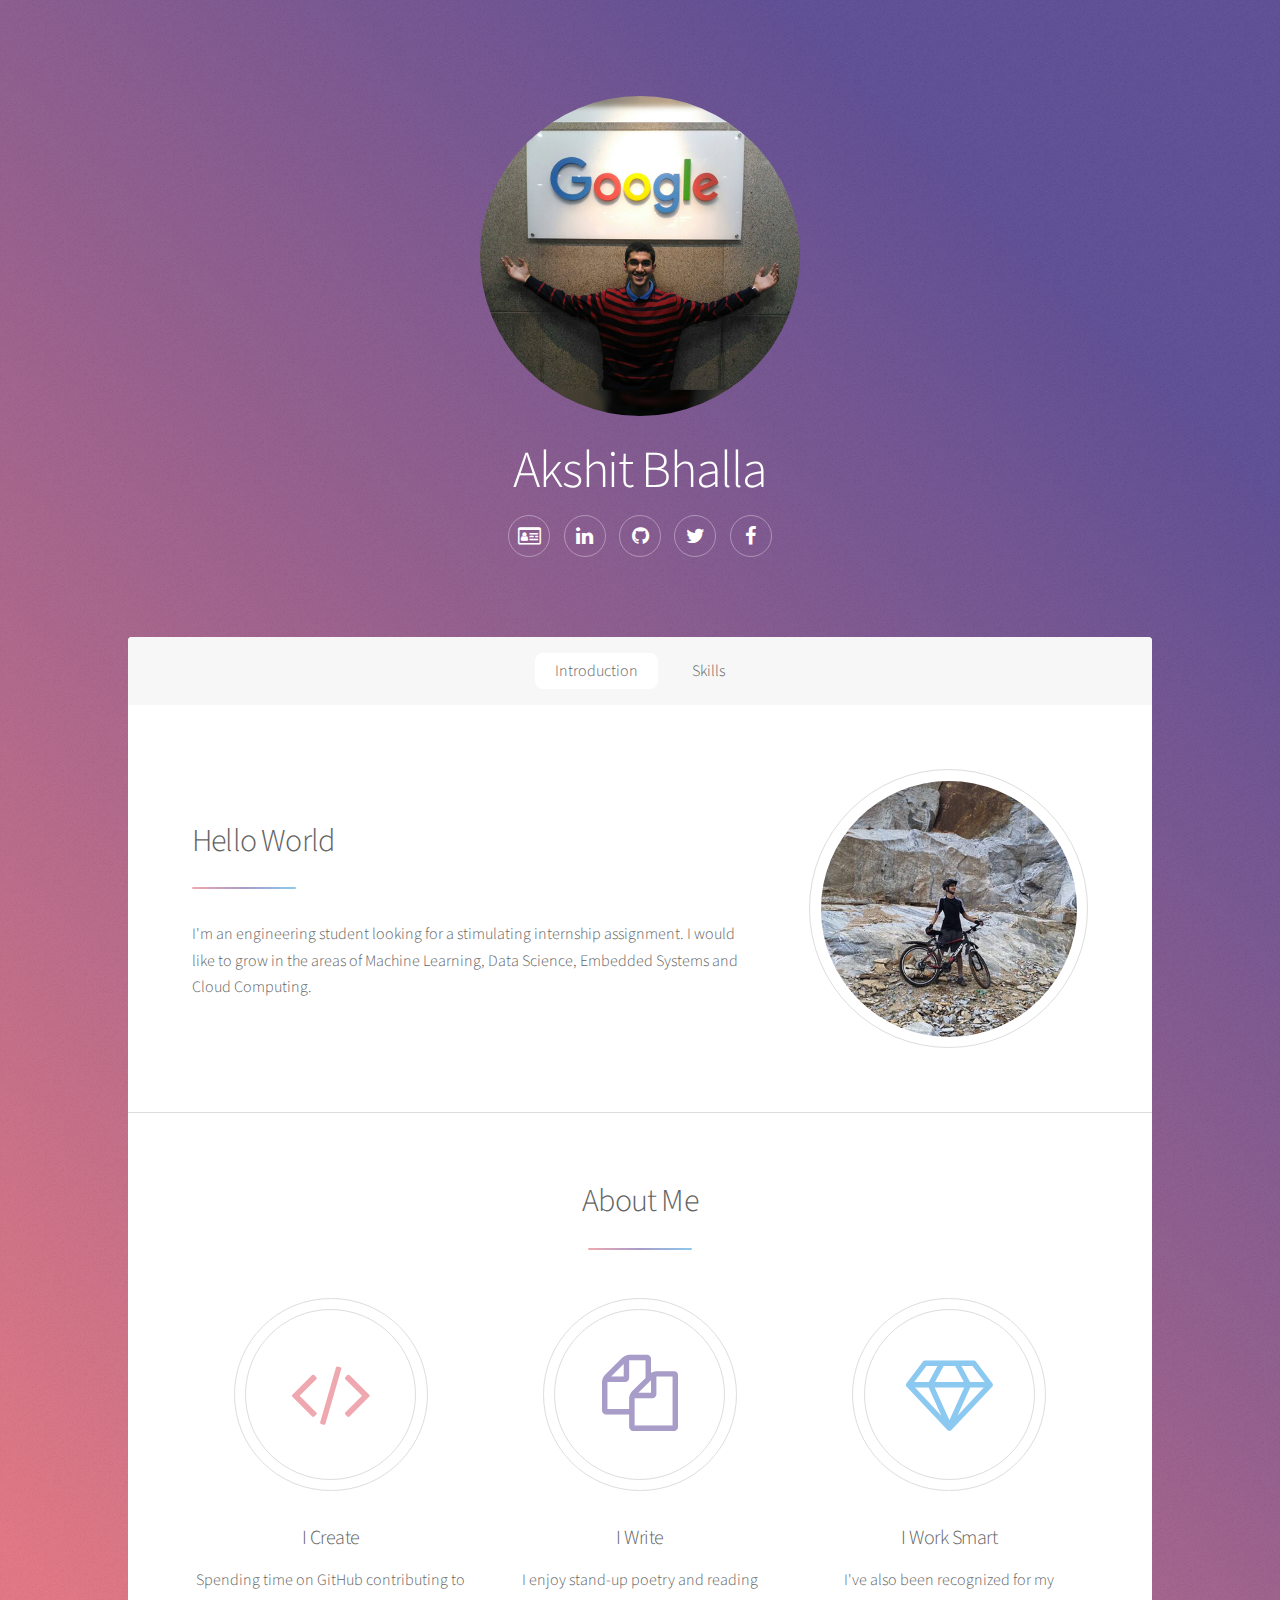
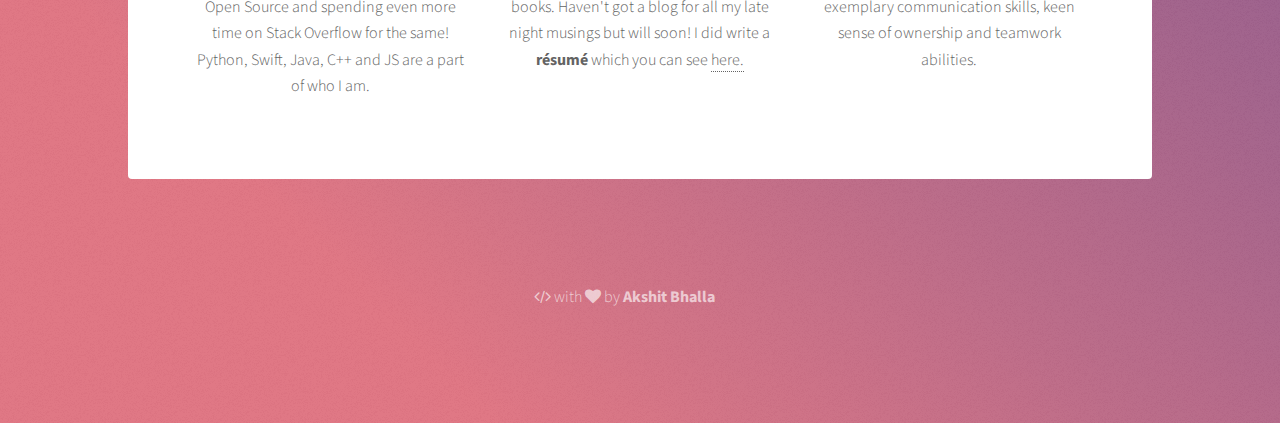
==== commit 34598714: "Update index.html" ====
--- a/index.html
+++ b/index.html
@@ -1,9 +1,13 @@
 <!DOCTYPE HTML>
-<html>
+<html lang="en">
 	<head>
 		<title>Akshit Bhalla</title>
 		<meta charset="utf-8" />
 		<meta name="viewport" content="width=device-width, initial-scale=1" />
+		<meta name="description" content="Akshit Bhalla">
+		<meta name="keywords" content="akshit,bhalla,bmsce,bangalore,india,developer,website">
+		<meta name="robots" content="index, follow">
+		<meta name="web_author" content="Akshit Bhalla">
 		<!--[if lte IE 8]><script src="assets/js/ie/html5shiv.js"></script><![endif]-->
 		<link rel="stylesheet" href="assets/css/main.css" />
 		<!--[if lte IE 9]><link rel="stylesheet" href="assets/css/ie9.css" /><![endif]-->
@@ -36,17 +40,17 @@
 
 				<!-- Header -->
 					<header id="header" class="alt">
-						<span class="logo"><img src="images/Akshit@Google.jpg" alt="" /></span>
+						<span class="logo"><img src="images/Akshit@Google.jpg" alt="Profile Picture" /></span>
 						<h1>Akshit Bhalla</h1>
 						<!-- <p>Student Developer</p> -->
 						<ul class="icons">
-							<li><a href="CV.pdf" class="icon fa-drivers-license-o alt"><span class="label">Résumé</span></a></li>
-							<li><a href="https://linkedin.com/in/akshitbhalla" class="icon fa-linkedin alt"><span class="label">LinkedIn</span></a></li>
-							<li><a href="https://github.com/akshitbhalla" class="icon fa-github alt"><span class="label">GitHub</span></a></li>
-							<li><a href="https://twitter.com/akshitbhalla13" class="icon fa-twitter alt"><span class="label">Twitter</span></a></li>
-							<!-- <li><a href="https://medium.com/@akshitbhalla" class="icon fa-medium alt"><span class="label">Medium</span></a></li> -->
-							<li><a href="https://facebook.com/akshitbhalla13" class="icon fa-facebook alt"><span class="label">Facebook</span></a></li>
-							<!-- <li><a href="https://instagram.com/akshitbhalla" class="icon fa-instagram alt"><span class="label">Instagram</span></a></li> -->
+							<li><a href="CV.pdf" class="icon fa-drivers-license-o alt" target="_blank" title="Résumé"><span class="label">Résumé</span></a></li>
+							<li><a href="https://linkedin.com/in/akshitbhalla" class="icon fa-linkedin alt" target="_blank" title="LinkedIn"><span class="label">LinkedIn</span></a></li>
+							<li><a href="https://github.com/akshitbhalla" class="icon fa-github alt" target="_blank" title="GitHub"><span class="label">GitHub</span></a></li>
+							<li><a href="https://twitter.com/akshitbhalla13" class="icon fa-twitter alt" target="_blank" title="Twitter"><span class="label">Twitter</span></a></li>
+							<!-- <li><a href="https://medium.com/@akshitbhalla" class="icon fa-medium alt" target="_blank" title="Medium"><span class="label">Medium</span></a></li> -->
+							<li><a href="https://facebook.com/akshitbhalla13" class="icon fa-facebook alt" target="_blank" title="Facebook"><span class="label">Facebook</span></a></li>
+							<!-- <li><a href="https://instagram.com/akshitbhalla" class="icon fa-instagram alt" target="_blank" title="Facbook"><span class="label">Instagram</span></a></li> -->
 							
 						</ul>
 					</header>
@@ -69,12 +73,11 @@
 										<header class="major">
 											<h2>Hello World</h2>
 										</header>
-										<p>I'm an engineering student looking for a stimulating internship assignment. I would like to grow
-											in the areas of Progressive Application Development, Data Science, Machine Learning and Cloud
-											Computing.</p>
+										<p>I'm an engineering student looking for a stimulating internship assignment. I would like to grow in the areas of
+Machine Learning, Data Science, Embedded Systems and Cloud Computing.</p>
 										
 									</div>
-									<span class="image"><img src="images/XC.jpg" alt="" /></span>
+									<span class="image"><img src="images/XC.jpg" alt="Quarry" /></span>
 								</div>
 							</section>
 
@@ -90,9 +93,9 @@
 										<p>Spending time on GitHub contributing to Open Source and spending even more time on Stack Overflow for the same! Python, Swift, Java, C++ and JS are a part of who I am.</p>
 									</li>
 									<li>
-										<a href="CV.pdf" class="symbol"><span class="icon major style3 fa-copy"></span></a>
+										<a href="CV.pdf" class="symbol" target="_blank"><span class="icon major style3 fa-copy"></span></a>
 										<h3>I Write</h3>
-										<p>I enjoy stand-up poetry and reading books. Haven't got a blog for all my late night musings but will soon! I did write a <span style="font-weight:bold">résumé</span> which you can see <a class ="content-link" href="CV.pdf">here.</a></p>
+										<p>I enjoy stand-up poetry and reading books. Haven't got a blog for all my late night musings but will soon! I did write a <span class="bold-text">résumé</span> which you can see <a class ="content-link" href="CV.pdf" target="_blank">here.</a></p>
 									</li>
 									<li>
 										<span class="icon major style5 fa-diamond"></span>
@@ -109,7 +112,7 @@
 				<!-- Footer -->
 					<footer id="footer">
 						<span class="coded">
-						<a href="https://github.com/akshitbhalla" class="symbol"><span class="icon fa-code"></span> with <span class="icon fa-heart"></span> by <span style="font-weight:bold">Akshit Bhalla</span></a>
+						<a href="https://github.com/akshitbhalla" class="symbol" target="_blank"><span class="icon fa-code"></span> with <span class="icon fa-heart"></span> by <span class="bold-text">Akshit Bhalla</span></a>
 					</span>
 					</footer>
 
--- a/assets/css/main.css
+++ b/assets/css/main.css
@@ -89,6 +89,9 @@
 			-ms-transition: none !important;
 			transition: none !important;
 		}
+	.bold-text {
+		font-weight:bold
+	}
 
 /* Type */
 
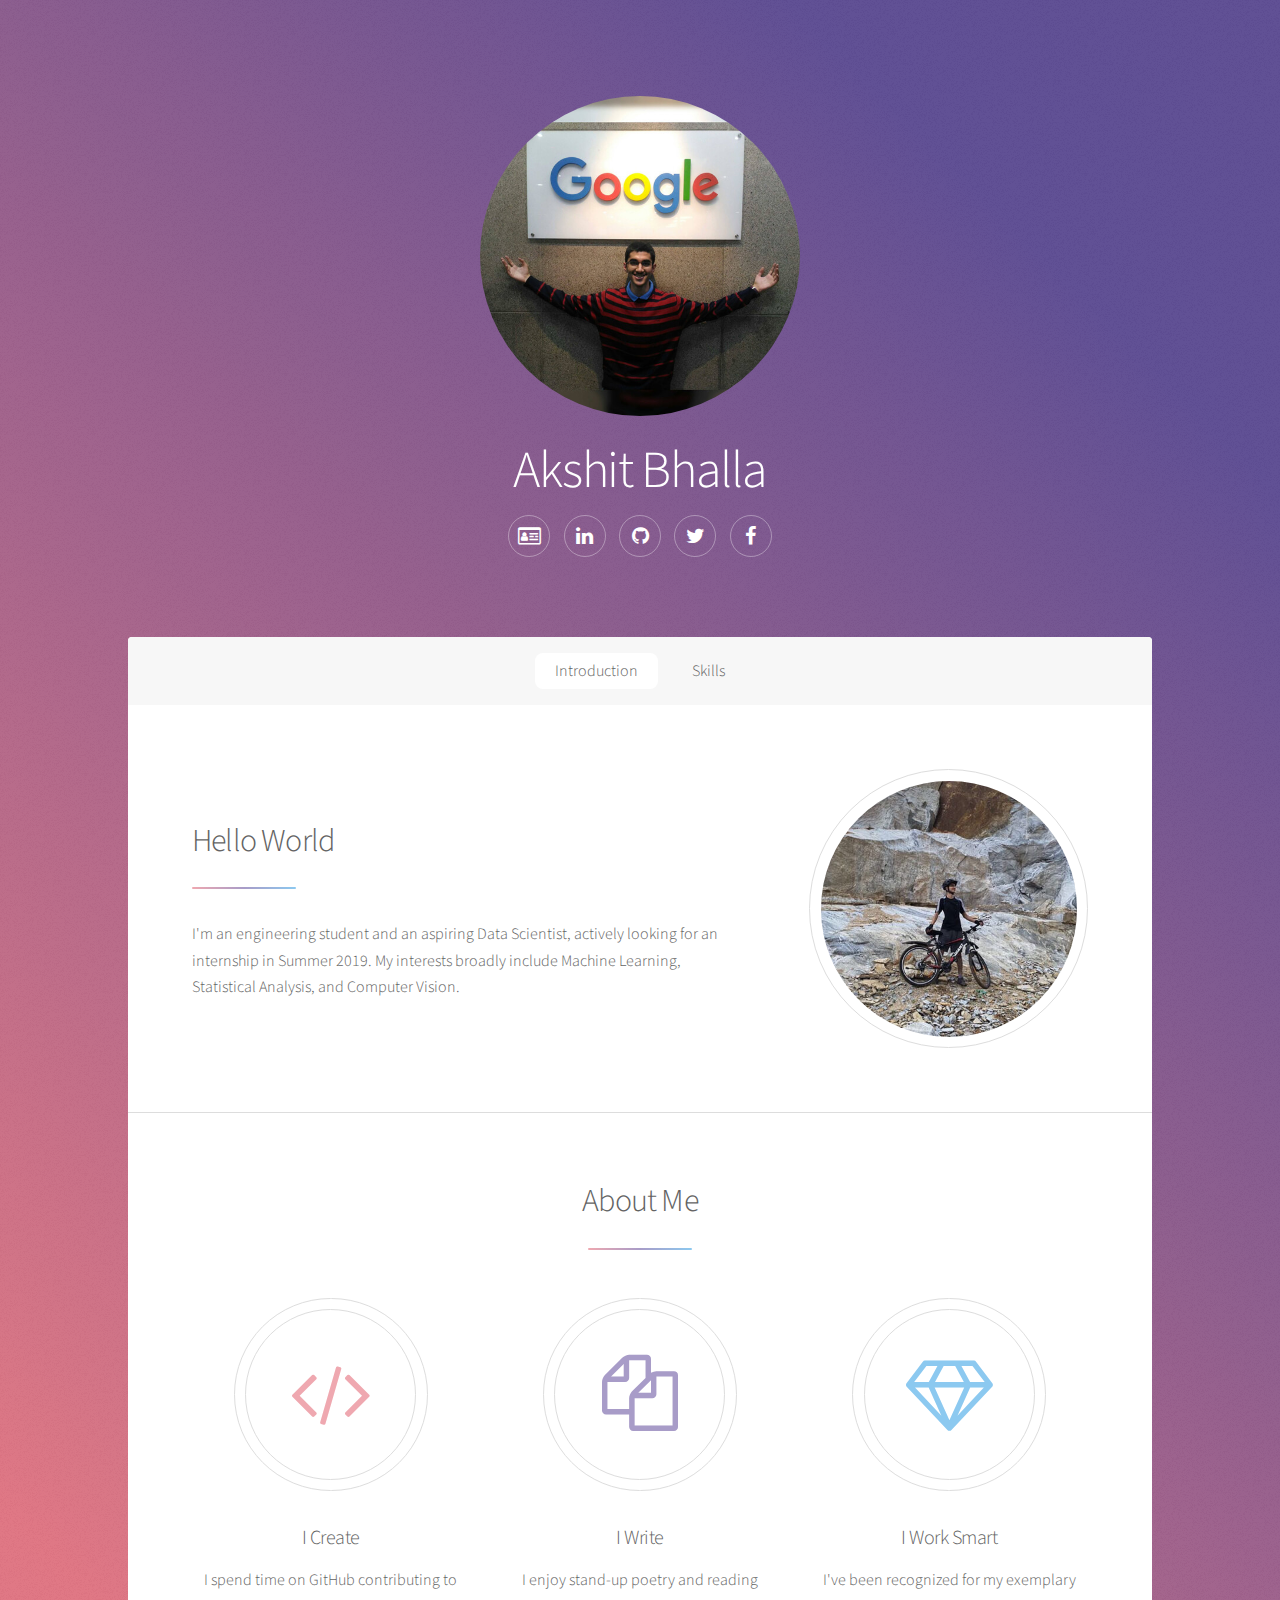
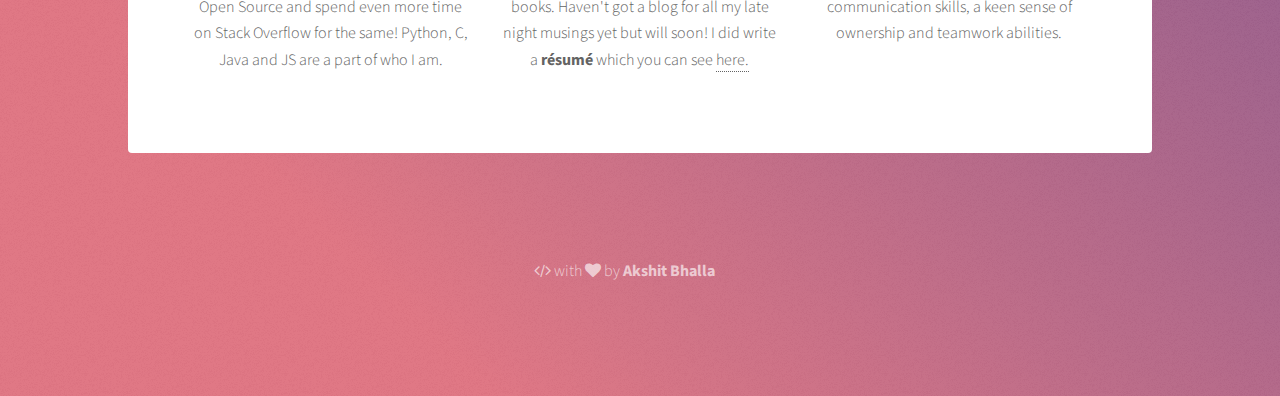
==== commit 9a6e80a5: "Update index.html" ====
--- a/index.html
+++ b/index.html
@@ -73,8 +73,7 @@
 										<header class="major">
 											<h2>Hello World</h2>
 										</header>
-										<p>I'm an engineering student looking for a stimulating internship assignment. I would like to grow in the areas of
-Machine Learning, Data Science, Embedded Systems and Cloud Computing.</p>
+										<p>I'm an engineering student and an aspiring Data Scientist, actively looking for an internship in Summer 2019. My interests broadly include Machine Learning, Statistical Analysis, and Computer Vision.</p>
 										
 									</div>
 									<span class="image"><img src="images/XC.jpg" alt="Quarry" /></span>
@@ -90,18 +89,17 @@
 									<li>
 										<span class="icon major style1 fa-code"></span>
 										<h3>I Create</h3>
-										<p>Spending time on GitHub contributing to Open Source and spending even more time on Stack Overflow for the same! Python, Swift, Java, C++ and JS are a part of who I am.</p>
+										<p>I spend time on GitHub contributing to Open Source and spend even more time on Stack Overflow for the same! Python, C, Java and JS are a part of who I am.</p>
 									</li>
 									<li>
 										<a href="CV.pdf" class="symbol" target="_blank"><span class="icon major style3 fa-copy"></span></a>
 										<h3>I Write</h3>
-										<p>I enjoy stand-up poetry and reading books. Haven't got a blog for all my late night musings but will soon! I did write a <span class="bold-text">résumé</span> which you can see <a class ="content-link" href="CV.pdf" target="_blank">here.</a></p>
+										<p>I enjoy stand-up poetry and reading books. Haven't got a blog for all my late night musings yet but will soon! I did write a <span class="bold-text">résumé</span> which you can see <a class ="content-link" href="CV.pdf" target="_blank">here.</a></p>
 									</li>
 									<li>
 										<span class="icon major style5 fa-diamond"></span>
 										<h3>I Work Smart</h3>
-										<p>I've also been recognized for my exemplary communication skills, keen sense of
-											ownership and teamwork abilities.</p>
+										<p>I've been recognized for my exemplary communication skills, a keen sense of ownership and teamwork abilities.</p>
 									</li>
 								</ul>
 							</section>
